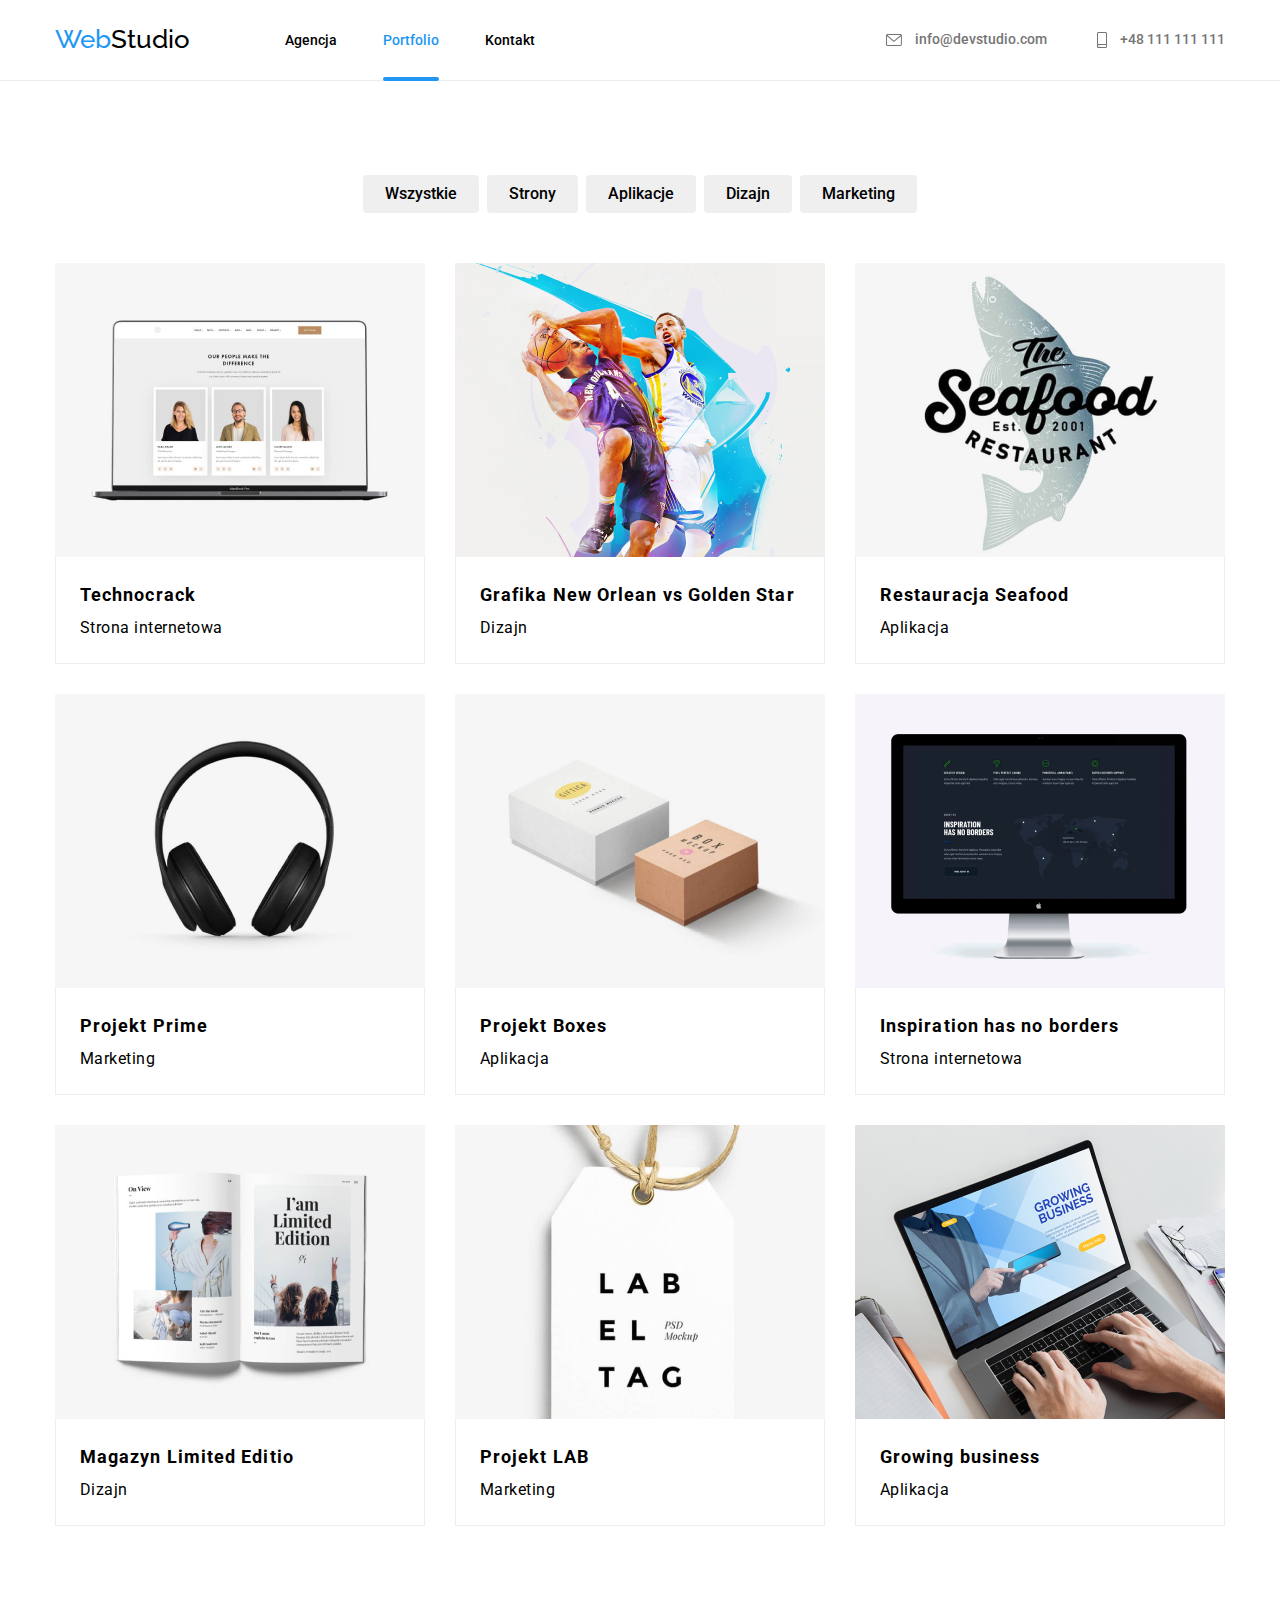
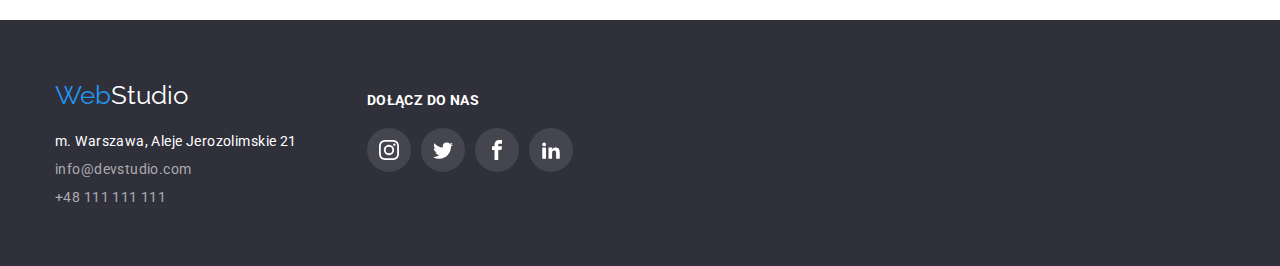
==== portfolio.html @ 1bf6bcc4 "clone" ====
<!DOCTYPE html>
<html lang="pl">
  <head>
    <meta charset="UTF-8" />
    <meta http-equiv="X-UA-Compatible" content="IE=edge" />
    <meta name="viewport" content="width=device-width, initial-scale=1.0" />

    <title>Portfolio</title>
    <link rel="preconnect" href="https://fonts.googleapis.com" />
    <link rel="preconnect" href="https://fonts.gstatic.com" crossorigin />
    <link
      href="https://fonts.googleapis.com/css2?family=Raleway:wght@700&family=Roboto:wght@400;500;700;900&display=swap"
      rel="stylesheet"
    />

    <link rel="stylesheet" href="css/modern-normalize.css" />
    <link rel="stylesheet" href="css/style.css" />
  </head>
  <body>
    <header>
      <div class="container header">
        <nav class="nav">
          <a class="logo" href="./index.html"
            >Web<span class="studio-black">Studio</span></a
          >
          <ul class="nav-list">
            <li><a  href="index.html">Agencja</a></li>
            <li><a class="active" style="color:#2196f3" href="portfolio.html">Portfolio</a></li>
            <li><a href="#">Kontakt</a></li>
          </ul>
        </nav>
        <div class="contacts-header">
          <a href="mailto:info@devstudio.com">
            <svg class="icon-header" 1056 34 width="16" height="12">
              <use href="./images/icons.svg#icon-envelope"></use>
            </svg>
            info@devstudio.com</a
          >
          <a href="tel:+48111111111">
            <svg class="icon-header" width="10" height="16">
              <use href="./images/icons.svg#icon-smartphone"></use>
            </svg>
            +48 111 111 111</a
          >
        </div>
      </div>
    </header>
    <main>
      <section class="section">
        <div class="container">
          <div>
            <ul class="buttons">
              <li><button class="button" />Wszystkie</li>
              <li><button class="button" />Strony</li>
              <li><button class="button" />Aplikacje</li>
              <li><button class="button" />Dizajn</li>
              <li><button class="button" />Marketing</li>
            </ul>
          </div>
          <div>
            <ul class="portfolio">
              <li>
                <figure>
                  <div class="portfolio-position">
                    <div class="technocrack-container">
                      <p class="technocrack">
                        Technocrack jest popularną platformą wykorzystywaną do
                        rozpowszechniania koronawirusa. Firmy wykorzystują tę
                        platformę do celów szpiegowskich i ataków na
                        niezabezpieczone serwery konkurencji
                      </p>
                    </div>
                    <img
                      src="images/technocrack.jpg"
                      alt="screen ze zdjęciami ludzi"
                      width="370"
                      height="294"
                    />
                  </div>
                  <figcaption class="figcaption-portfolio">
                    <span class="upper">Technocrack</span>
                    <span class="lower">Strona internetowa</span>
                  </figcaption>
                </figure>
              </li>
              <li>
                <figure>
                  <div class="portfolio-position">
                    <div class="technocrack-container">
                      <p class="technocrack">
                        Technocrack jest popularną platformą wykorzystywaną do
                        rozpowszechniania koronawirusa. Firmy wykorzystują tę
                        platformę do celów szpiegowskich i ataków na
                        niezabezpieczone serwery konkurencji
                      </p>
                    </div>
                    <img
                      src="images/new-orlean.jpg"
                      alt="grafika meczu ew rlean z golden star"
                      width="370"
                      height="294"
                    />
                  </div>
                  <figcaption class="figcaption-portfolio">
                    <span class="upper">Grafika New Orlean vs Golden Star</span>
                    <span class="lower">Dizajn</span>
                  </figcaption>
                </figure>
              </li>
              <li>
                <figure>
                  <div class="portfolio-position">
                    <div class="technocrack-container">
                      <p class="technocrack">
                        Technocrack jest popularną platformą wykorzystywaną do
                        rozpowszechniania koronawirusa. Firmy wykorzystują tę
                        platformę do celów szpiegowskich i ataków na
                        niezabezpieczone serwery konkurencji
                      </p>
                    </div>
                    <img
                      src="images/seafood-restaurant.jpg"
                      alt="logo restauracji the seafood"
                      width="370"
                      height="294"
                    />
                  </div>
                  <figcaption class="figcaption-portfolio">
                    <span class="upper">Restauracja Seafood</span>
                    <span class="lower">Aplikacja</span>
                  </figcaption>
                </figure>
              </li>
              <li>
                <figure>
                  <div class="portfolio-position">
                    <div class="technocrack-container">
                      <p class="technocrack">
                        Technocrack jest popularną platformą wykorzystywaną do
                        rozpowszechniania koronawirusa. Firmy wykorzystują tę
                        platformę do celów szpiegowskich i ataków na
                        niezabezpieczone serwery konkurencji
                      </p>
                    </div>
                    <img
                      src="images/prime-project.jpg"
                      alt="słuchawki nauszne"
                      width="370"
                      height="294"
                    />
                  </div>
                  <figcaption class="figcaption-portfolio">
                    <span class="upper">Projekt Prime</span>
                    <span class="lower">Marketing</span>
                  </figcaption>
                </figure>
              </li>
              <li>
                <figure>
                  <div class="portfolio-position">
                    <div class="technocrack-container">
                      <p class="technocrack">
                        Technocrack jest popularną platformą wykorzystywaną do
                        rozpowszechniania koronawirusa. Firmy wykorzystują tę
                        platformę do celów szpiegowskich i ataków na
                        niezabezpieczone serwery konkurencji
                      </p>
                    </div>
                    <img
                      src="images/project-boxes.jpg"
                      alt="dwa kolorowe pudełka"
                      width="370"
                      height="294"
                    />
                  </div>
                  <figcaption class="figcaption-portfolio">
                    <span class="upper">Projekt Boxes</span>
                    <span class="lower">Aplikacja</span>
                  </figcaption>
                </figure>
              </li>
              <li>
                <figure>
                  <div class="portfolio-position">
                    <div class="technocrack-container">
                      <p class="technocrack">
                        Technocrack jest popularną platformą wykorzystywaną do
                        rozpowszechniania koronawirusa. Firmy wykorzystują tę
                        platformę do celów szpiegowskich i ataków na
                        niezabezpieczone serwery konkurencji
                      </p>
                    </div>
                    <img
                      src="images/no-borders.jpg"
                      alt="monitor ze stroną no borders"
                      width="370"
                      height="294"
                    />
                  </div>
                  <figcaption class="figcaption-portfolio">
                    <span class="upper">Inspiration has no borders</span>
                    <span class="lower">Strona internetowa</span>
                  </figcaption>
                </figure>
              </li>
              <li>
                <figure>
                  <div class="portfolio-position">
                    <div class="technocrack-container">
                      <p class="technocrack">
                        Technocrack jest popularną platformą wykorzystywaną do
                        rozpowszechniania koronawirusa. Firmy wykorzystują tę
                        platformę do celów szpiegowskich i ataków na
                        niezabezpieczone serwery konkurencji
                      </p>
                    </div>
                    <img
                      src="images/magazine.jpg"
                      alt="otarty magazyn z artykułem limited edition"
                      width="370"
                      height="294"
                    />
                  </div>
                  <figcaption class="figcaption-portfolio">
                    <span class="upper">Magazyn Limited Editio</span>
                    <span class="lower">Dizajn</span>
                  </figcaption>
                </figure>
              </li>
              <li>
                <figure>
                  <div class="portfolio-position">
                    <div class="technocrack-container">
                      <p class="technocrack">
                        Technocrack jest popularną platformą wykorzystywaną do
                        rozpowszechniania koronawirusa. Firmy wykorzystują tę
                        platformę do celów szpiegowskich i ataków na
                        niezabezpieczone serwery konkurencji
                      </p>
                    </div>
                    <img
                      src="images/project-lab.jpg"
                      alt="etykieta label tag"
                      width="370"
                      height="294"
                    />
                  </div>
                  <figcaption class="figcaption-portfolio">
                    <span class="upper">Projekt LAB</span>
                    <span class="lower">Marketing</span>
                  </figcaption>
                </figure>
              </li>
              <li>
                <figure>
                  <div class="portfolio-position">
                    <div class="technocrack-container">
                      <p class="technocrack">
                        Technocrack jest popularną platformą wykorzystywaną do
                        rozpowszechniania koronawirusa. Firmy wykorzystują tę
                        platformę do celów szpiegowskich i ataków na
                        niezabezpieczone serwery konkurencji
                      </p>
                    </div>
                    <img
                      src="images/growing-business.jpg"
                      alt="laptop ze stroną growing business"
                      width="370"
                      height="294"
                    />
                  </div>
                  <figcaption class="figcaption-portfolio">
                    <span class="upper">Growing business</span>
                    <span class="lower">Aplikacja</span>
                  </figcaption>
                </figure>
              </li>
            </ul>
          </div>
        </div>
      </section>
    </main>

    <!-- footer -->
    <footer class="ending">
      <div class="container divs">
        <div class="footer">
          <a class="logo" href="./index.html"
            >Web<span class="studio-white">Studio</span></a
          >

          <address class="links">
            <ul>
              <li>
                <a class="localization" href="#"
                  >m. Warszawa, Aleje Jerozolimskie 21</a
                >
              </li>
              <div class="contacts-footer">
                <li>
                  <a href="mailto:info@devstudio.com"> info@devstudio.com</a>
                </li>
                <li><a href="tel:+48111111111"> +48 111 111 111</a></li>
              </div>
            </ul>
          </address>
        </div>
        <div class="join-us">
          <h3>Dołącz do nas</h3>
          <ul class="join-us-links">
            <li tabindex="0" class="list-element">
              <a tabindex="-1" href="#" target="_blank"></a>
              <svg class="icon-footer" width="44" height="44">
                <use
                  href="./images/icons.svg#icon-instagram"
                  x="12"
                  y="12"
                  width="20"
                  height="20"
                ></use>
              </svg>
            </li>
            <li tabindex="0" class="list-element">
              <a tabindex="-1" href="#" target="_blank"></a>
              <svg class="icon-footer" width="44" height="44">
                <use
                  href="./images/icons.svg#icon-twitter"
                  x="12"
                  y="12"
                  width="20"
                  height="20"
                ></use>
              </svg>
            </li>
            <li tabindex="0" class="list-element">
              <a tabindex="-1" href="#" target="_blank"></a>
              <svg class="icon-footer" width="44" height="44">
                <use
                  href="./images/icons.svg#icon-facebook"
                  x="12"
                  y="12"
                  width="20"
                  height="20"
                ></use>
              </svg>
            </li>
            <li tabindex="0" class="list-element">
              <a tabindex="-1" href="#" target="_blank"></a>
              <svg class="icon-footer" width="44" height="44">
                <use
                  href="./images/icons.svg#icon-linkedin2"
                  x="12"
                  y="12"
                  width="20"
                  height="20"
                ></use>
              </svg>
            </li>
          </ul>
        </div>
      </div>
    </footer>
  </body>
</html>
---- css/style.css ----
:root {
  --black: black;
  --blue: #2196f3;
  --white: #ffffff;
  --grey: #757575;
  --light-grey: rgba(255, 255, 255, 0.6);
  --background-footer: #2f303a;
  --box-shadow: rgba(0, 0, 0, 0.15);
  --bacground-image: rgba(47, 48, 58, 0.4);
  --social-links: #afb1b8;
  --our-clients: #e5e5e5;
  --social-links-footer: rgba(255, 255, 255, 0.1);
}

header {
  border-bottom: 1px solid #ececec;
  padding-top: 24px;
  padding-bottom: 25px;
}
.container {
  width: 1200px;
  margin: 0 auto;
  padding: 0 15px;
}
ul {
  list-style: none;
  padding: 0;
  margin: 0;
}
h1,
h2,
h3,
p {
  margin: 0;
}
body {
  color: var(--black);
}

.logo {
  font-family: "Raleway", sans-serif;
  font-size: 26px;
  color: var(--blue);
  text-decoration: none;
  margin-right: 95px;
  line-height: 31px;
}

.header {
  display: flex;
  align-items: center;
  justify-content: space-between;
  font-family: "Roboto";
  font-style: normal;
  font-weight: 500;
  font-size: 14px;
  line-height: 16px;
}

.nav {
  display: flex;
  align-items: center;
  justify-content: space-evenly;
}

.nav-list {
  display: flex;
  align-items: center;
  justify-content: space-evenly;
  gap: 46px;
}

.nav-list a {
  font-family: "Roboto", sans-serif;
  font-weight: 500;
  letter-spacing: 0, 02em;
  color: var(--black);
  text-decoration: none;
  transition: color 250ms cubic-bezier(0.4, 0, 0.2, 1);
  position: relative;
  display: block;
}
.nav-list a:hover::after,
.nav-list a:focus::after {
  content: "";
  position: absolute;
  display: block;
  top: 45px;
  width: 100%;
  height: 4px;
  background-color: var(--blue);
  border-radius: 2px;
}

.active::after {
  content: "";
  position: absolute;
  display: block;
  top: 45px;
  width: 100%;
  height: 4px;
  background-color: var(--blue);
  border-radius: 2px;
}

.nav-list a:hover,
.nav-list a:focus {
  color: var(--blue);
}
.studio-black {
  color: var(--black);
}

.contacts-header {
  display: flex;
  gap: 50px;
}

.contacts-header a {
  color: var(--grey);
  text-decoration: none;
  transition: color 250ms cubic-bezier(0.4, 0, 0.2, 1);
}

.contacts-header a:hover,
.contacts-header a:focus {
  color: var(--blue);
}

.icon-header {
  fill: currentColor;
  margin-right: 10px;
  vertical-align: middle;
  transition: fill 250ms cubic-bezier(0.4, 0, 0.2, 1);
}

.icon-header:hover,
.icon-header:focus {
  fill: var(--blue);
}

.section {
  padding: 94px 0;
}
.page-theme {
  background-color: #2f303a;
  text-align: center;
  display: flex;
  flex-direction: column;
  justify-content: center;
  text-align: center;
  align-items: center;
  padding-bottom: 0;
  background-image: linear-gradient(
      to bottom,
      var(--bacground-image),
      var(--bacground-image)
    ),
    url("../images/new-image.jpg");

  background-repeat: no-repeat;
  background-position: center;
  background-size: 1600px 600px;
}

.page-theme h1 {
  font-size: 44px;
  font-weight: 900;
  line-height: 60px;
  letter-spacing: 0.06em;
  color: var(--white);
  width: 696px;
  margin: 106px 252px 0 252px;
}
.page-theme button {
  font-family: "Roboto";
  font-weight: 700;
  font-size: 16px;
  line-height: 1.875;
  color: var(--white);
  background-color: var(--blue);
  width: 200px;
  height: 50px;
  box-shadow: 0px 4px 4px var(--box-shadow);
  border-radius: 4px;
  outline: none;
  border: none;
  cursor: pointer;
}

.articles {
  display: flex;
  justify-content: center;
  text-align: left;
}
.svg-lorem {
  background-color: #f5f4fa;
  border-radius: 4px;
  margin-bottom: 30px;
}

.articles h3 {
  text-transform: uppercase;
  font-weight: 700;
  font-size: 14px;
  letter-spacing: 0, 03em;
  justify-content: center;
  line-height: 16px;
  margin-bottom: 10px;
}

.articles p {
  font-family: "Roboto", sans-serif;
  font-weight: 400;
  font-size: 14px;
  letter-spacing: 0, 03em;
  color: var(--grey);
  line-height: 24px;
}
.secondary {
  display: flex;
  flex-direction: column;
  justify-content: center;
  text-align: center;
  padding-top: 0;
}

.secondary h2 {
  font-size: 36px;
  font-weight: 700;
  line-height: 42px;
  letter-spacing: 0.03em;
  margin-bottom: 50px;
}

.picture {
  display: flex;
  justify-content: space-evenly;
  gap: 30px;
}
.position-relative {
  position: relative;
}
.position-relative > .aplications {
  position: absolute;
  top: 224px;
}
.aplications {
  background: rgba(47, 48, 58, 0.8);
  width: 370px;
  padding-top: 27px;
  padding-bottom: 27px;
  font-family: "Roboto";
  font-style: normal;
  font-weight: 700;
  font-size: 14px;
  line-height: 16px;
  text-align: center;
  letter-spacing: 0.03em;
  text-transform: uppercase;
  color: var(--white);
}
.team {
  background-color: #f5f4fa;
  display: flex;
  flex-direction: column;
  justify-content: center;
  text-align: center;
}
.team-pictures {
  display: flex;
  justify-content: space-evenly;
  gap: 30px;
}
.team-pictures figure {
  font-size: 0;
}

.team figure {
  background-color: var(--white);
  box-shadow: 0px 1px 3px rgba(0, 0, 0, 0.12), 0px 1px 1px rgba(0, 0, 0, 0.14),
    0px 2px 1px rgba(0, 0, 0, 0.2);
  border-radius: 0px 0px 4px 4px;
  margin: 0;
}

.team h2 {
  font-size: 36px;
  font-weight: 700;
  letter-spacing: 0.03em;
  text-align: center;
  margin-bottom: 50px;
  line-height: 42px;
}
.list-links {
  display: flex;
  gap: 10px;
  margin-left: 32px;
  margin-top: 16px;
}
.social-links {
  background-color: var(--white);
  fill: var(--social-links);
  border-radius: 50%;
  transition: background-color 250ms cubic-bezier(0.4, 0, 0.2, 1),
    fill 250ms cubic-bezier(0.4, 0, 0.2, 1);
}

.social-links:hover {
  background-color: var(--blue);
  cursor: pointer;
}

.link-face:focus > .item-social {
  fill: var(--white);
  background-color: var(--blue);
  border-radius: 50%;
}

.item-social {
  fill: var(--social-links);
  transition: fill 250ms cubic-bezier(0.4, 0, 0.2, 1);
}
.item-social:hover {
  fill: var(--white);
}

.button {
  font-family: "Roboto";
  font-weight: 500;
  font-size: 16px;
  line-height: 26px;
  height: 38px;
  padding-left: 22px;
  padding-right: 22px;
  outline: none;
  border: none;
  border-radius: 4px;
  cursor: pointer;
  transition: color, background-color,
    box-shadow 250ms cubic-bezier(0.4, 0, 0.2, 1);
}
.button-index {
  font-family: "Roboto";
  font-weight: 700;
  font-size: 16px;
  line-height: 30px;
  outline: none;
  border: none;
  cursor: pointer;
  margin-top: 30px;
  margin-bottom: 200px;
}

.button:hover,
.button:focus {
  color: var(--white);
  background-color: var(--blue);
  box-shadow: 0px 2px 2px 0px rgba(0, 0, 0, 0.12),
    0px 1px 2px 0px rgba(0, 0, 0, 0.08), 0px 3px 1px 0px rgba(0, 0, 0, 0.1);
}

.buttons {
  list-style: none;
  align-items: center;
  text-align: center;
  justify-content: center;
  display: flex;
  gap: 8px;
  margin-bottom: 50px;
}
.portfolio {
  list-style: none;
  display: flex;
  flex-wrap: wrap;
  gap: 30px;
  align-content: center;
  transition: box-shadow 250ms cubic-bezier(0.4, 0, 0.2, 1);
}
.portfolio figure:hover {
  box-shadow: 1px 4px 6px 0px rgba(0, 0, 0, 0.16),
    0px 4px 4px 0px rgba(0, 0, 0, 0.06), 0px 1px 1px 0px rgba(0, 0, 0, 0.12);
}
.figcaption {
  display: flex;
  flex-direction: column;
  padding-bottom: 30px;
}

.figcaption-portfolio {
  display: flex;
  flex-direction: column;
  padding-bottom: 20px;
  padding-left: 24px;
  padding-top: 20px;
  border: 1px solid #eee;
  border-top: none;
}

.portfolio figure {
  background: var(--white);
  margin: 0;
  font-size: 0;
}

.upper-text {
  font-family: "Roboto";
  font-style: normal;
  font-weight: 500;
  font-size: 16px;
  line-height: 19px;
  text-align: center;
  letter-spacing: 0.03em;
  padding-top: 30px;
  margin-bottom: 10px;
}
.upper {
  font-family: "Roboto";
  font-style: normal;
  font-weight: 700;
  font-size: 18px;
  line-height: 36px;
  letter-spacing: 0.06em;
}

.lower-text {
  font-family: "Roboto";
  font-size: 16px;
  font-weight: 400;
  color: var(--grey);
  letter-spacing: 0.03em;
  line-height: 19px;
}
.lower {
  font-family: "Roboto";
  font-style: normal;
  font-weight: 400;
  font-size: 16px;
  line-height: 30px;
  letter-spacing: 0.03em;
}

.technocrack {
  font-family: "Roboto";
  font-style: normal;
  font-weight: 400;
  font-size: 18px;
  line-height: 28px;
  letter-spacing: 0.03em;
  background-color: rgba(33, 150, 243, 0.9);
  color: var(--white);
  padding: 49px 45px 49px 24px;
}
.portfolio-position {
  position: relative;
  overflow: hidden;
  cursor: pointer;
}

.technocrack-container {
  position: absolute;
  transform: translateY(100%);
  transition: transform 250ms cubic-bezier(0.4, 0, 0.2, 1);
  width: 370px;
  z-index: -1;
}

.portfolio-position:hover .technocrack-container {
  cursor: pointer;
  transform: translateY(0);
  z-index: 1;
}

.our-clients {
  justify-content: center;
  align-items: center;
}
.client-list {
  display: flex;
  justify-content: space-between;
  margin-top: 50px;
}

.our-clients h2 {
  font-family: "Roboto";
  font-size: 36px;
  font-weight: 700;
  line-height: 42px;
  letter-spacing: 0.03em;
  text-align: center;
}
.client-box {
  cursor: pointer;
  transition: border-color 250ms cubic-bezier(0.4, 0, 0.2, 1);
}
.client-box:focus {
  border-color: #2196f3;
}
.icon-client:hover {
  fill: var(--blue);
  border-color: var(--blue);
}

.link-svg:focus > .icon-client {
  fill: var(--blue);
  border-color: var(--blue);
}

.icon-client {
  border: solid 1px #afb1b8;
  border-radius: 4px;
  fill: var(--social-links);
  transition: fill 250ms cubic-bezier(0.4, 0, 0.2, 1),
    border-color 250ms cubic-bezier(0.4, 0, 0.2, 1);
}

.localization {
  color: var(--white);
  text-decoration: none;
  font-style: normal;
}
.links a {
  font-family: "Roboto";
  font-style: normal;
  font-weight: 400;
  font-size: 14px;
  letter-spacing: 0.03em;
  text-decoration: none;
}
.links {
  padding-top: 20px;
}

.contacts-footer a:hover,
.contacts-footer a:focus {
  color: var(--blue);
}
.studio-white {
  color: var(--white);
}

.contacts-footer a {
  color: var(--light-grey);
}
.contacts-footer {
  display: flex;
  flex-direction: column;
  gap: 9px;
  transition: color 250ms cubic-bezier(0.4, 0, 0.2, 1);
}
.ending {
  background-color: var(--background-footer);
  padding-top: 60px;
  padding-bottom: 60px;
  line-height: normal;
  display: flex;
}
.footer ul {
  display: flex;
  flex-direction: column;
  gap: 9px;
}
.join-us {
  margin-top: 12px;
}
.join-us h3 {
  color: var(--white);
  font-family: "Roboto";
  font-style: normal;
  font-weight: 700;
  font-size: 14px;
  line-height: 16px;
  letter-spacing: 0.03em;
  text-transform: uppercase;
}
.join-us-links {
  margin-top: 20px;
  display: flex;
  gap: 10px;
}
.divs {
  display: flex;
  gap: 70px;
}
.list-element {
  background-color: var(--social-links-footer);
  fill: var(--white);
  border-radius: 50%;
  transition: background-color 250ms cubic-bezier(0.4, 0, 0.2, 1);
}

.list-element:hover,
.list-element:focus {
  background-color: var(--blue);
  cursor: pointer;
}

.icon-footer {
  vertical-align: middle;
}

.modal {
  cursor: not-allowed;
  background-color: rgba(0, 0, 0, 0.2);
  position: fixed;
  display: flex;
  left: 0;
  top: 0;
  bottom: 0;
  right: 0;
}

.box {
  position: relative;
  background: var(--white);
  box-shadow: 0px 1px 3px rgba(0, 0, 0, 0.12), 0px 1px 1px rgba(0, 0, 0, 0.14),
    0px 2px 1px rgba(0, 0, 0, 0.2);
  border-radius: 4px;
  width: 528px;
  height: 581px;
  margin: auto;
  cursor: initial;
  transform: translateY(0%);
  transition: transform 0.5s cubic-bezier(0.4, 0, 0.2, 1),
    opacity 0.5s cubic-bezier(0.4, 0, 0.2, 1);
}

.close {
  cursor: pointer;
  border: 1px solid rgba(0, 0, 0, 0.1);
  background-color: var(--white);
  width: 30px;
  height: 30px;
  border-radius: 50%;
  position: absolute;
  top: 8px;
  right: 8px;
}
.is-hidden {
  opacity: 0;
  visibility: hidden;
  pointer-events: none;
  transition: opacity 250ms 250ms ease-in-out,
    visibility 250ms 250ms ease-in-out;
}

.is-hidden .box {
  transform: translateY(-150%);
}
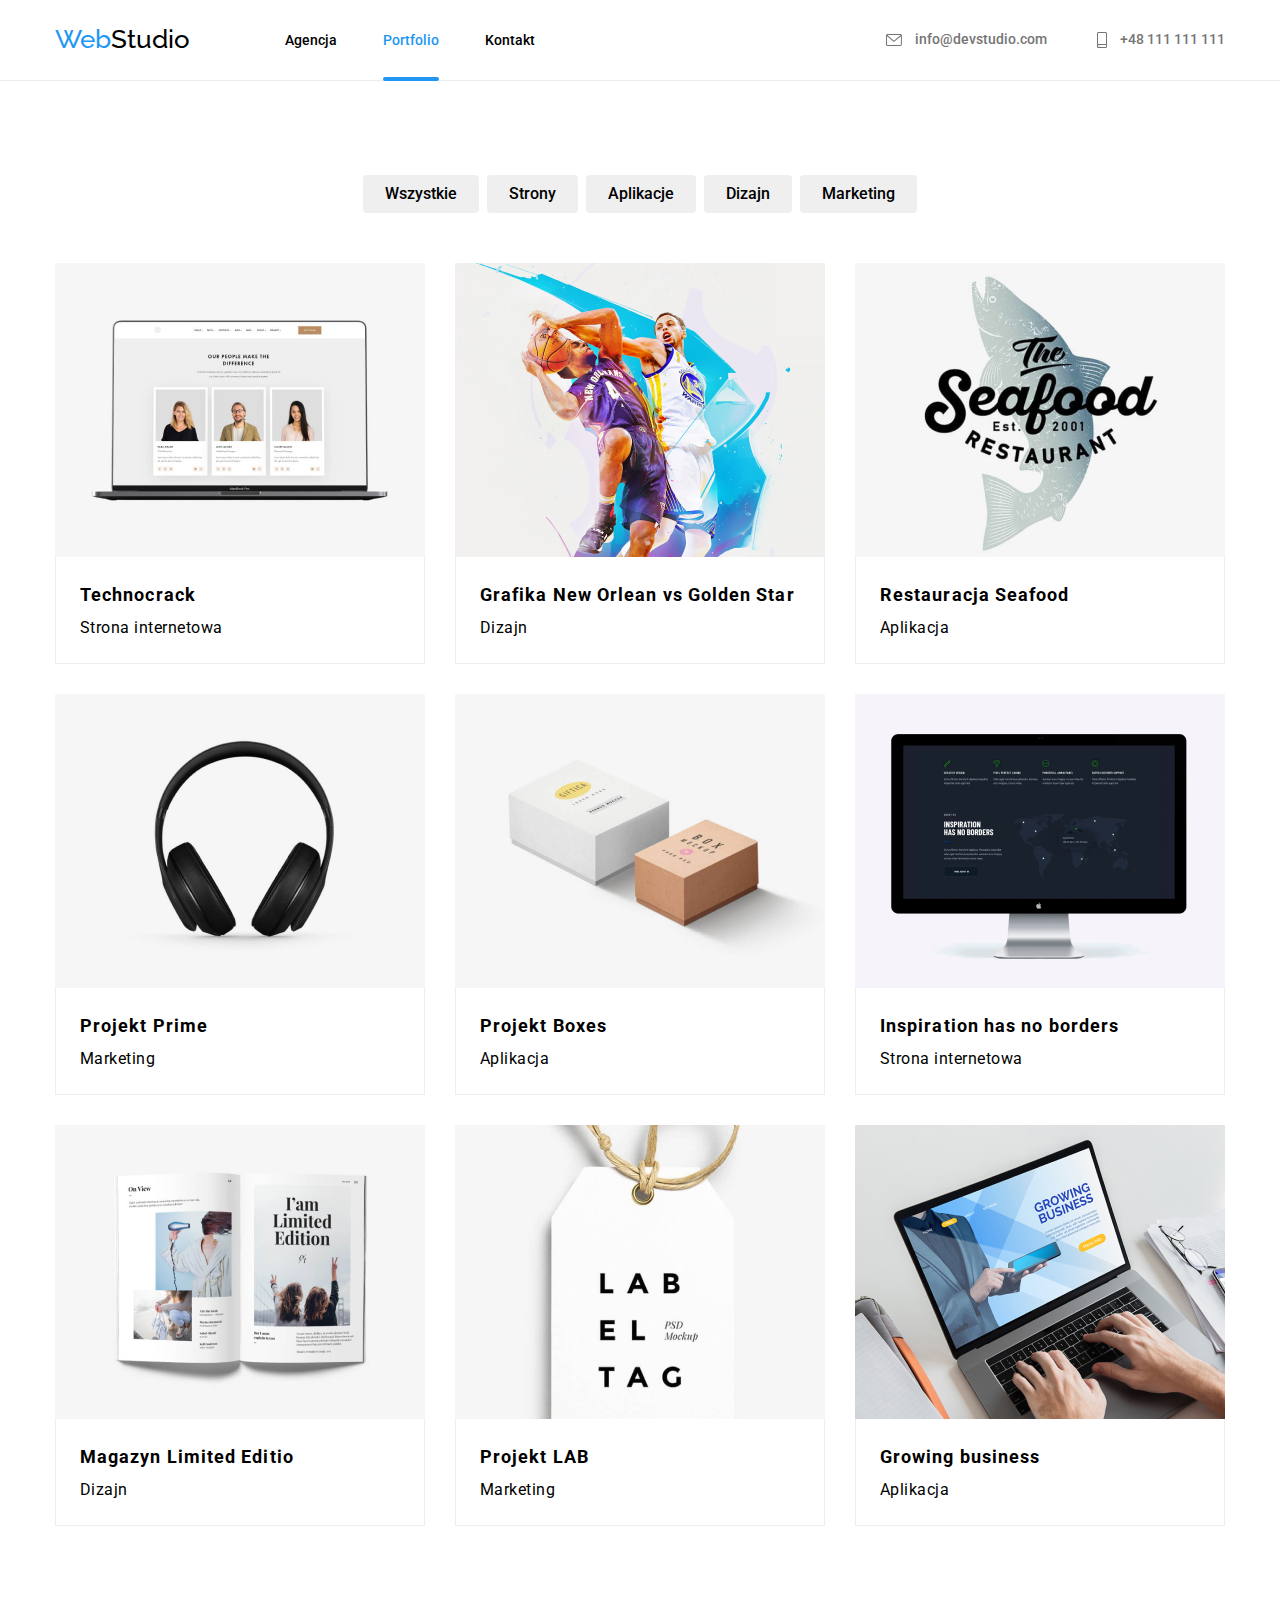
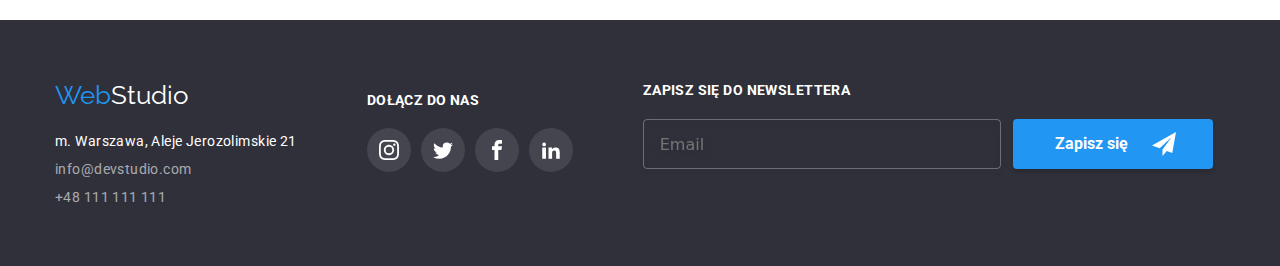
==== commit 346bf7db: "form footer" ====
--- a/portfolio.html
+++ b/portfolio.html
@@ -358,6 +358,17 @@
             </li>
           </ul>
         </div>
+        <form class="form-footer">
+          <label for="newsletter" class="label-footer">Zapisz się do Newslettera</label>
+          <div class="newsletter-flex">
+            <input id="newsletter" class="newsletter" type="email" name="email" placeholder="Email">
+            <button class="join-us-button" type="submit"> Zapisz się
+              <svg class="send" width="24" height="24">
+                <use href="./images/icons.svg#icon-icon-send"></use>
+              </svg>
+            </button>
+          </div>
+        </form>
       </div>
     </footer>
   </body>
--- a/css/style.css
+++ b/css/style.css
@@ -597,6 +597,61 @@
 
 .icon-footer {
   vertical-align: middle;
+}
+
+.label-footer {
+  color: var(--white);
+  font-family: "Roboto";
+  font-style: normal;
+  font-weight: 700;
+  font-size: 14px;
+  line-height: 16px;
+  letter-spacing: 0.03em;
+  text-transform: uppercase;
+}
+
+.newsletter {
+  border: 1px solid rgba(255, 255, 255, 0.3);
+  filter: drop-shadow(0px 4px 4px rgba(0, 0, 0, 0.15));
+  border-radius: 4px;
+  background-color: inherit;
+  width: 358px;
+  height: 50px;
+  padding-left: 16px;
+  padding-right: 0;
+  vertical-align: center;
+  color: rgba(255, 255, 255, 0.6);
+}
+.newsletter-flex {
+  display: flex;
+  gap: 12px;
+  align-items: center;
+  margin-top: 20px;
+}
+.join-us-button {
+  width: 200px;
+  height: 50px;
+  background: var(--blue);
+  box-shadow: 0px 4px 4px rgba(0, 0, 0, 0.15);
+  border-radius: 4px;
+  color: var(--white);
+  border: none;
+  font-family: "Roboto";
+  font-style: normal;
+  font-weight: 700;
+  font-size: 16px;
+  line-height: 30px;
+  display: flex;
+  gap: 24px;
+  align-items: center;
+  text-align: center;
+  padding-left: 42px;
+}
+.join-us-button:hover{
+  cursor: pointer;
+}
+.send{
+  fill:var(--white)
 }
 
 .modal {
